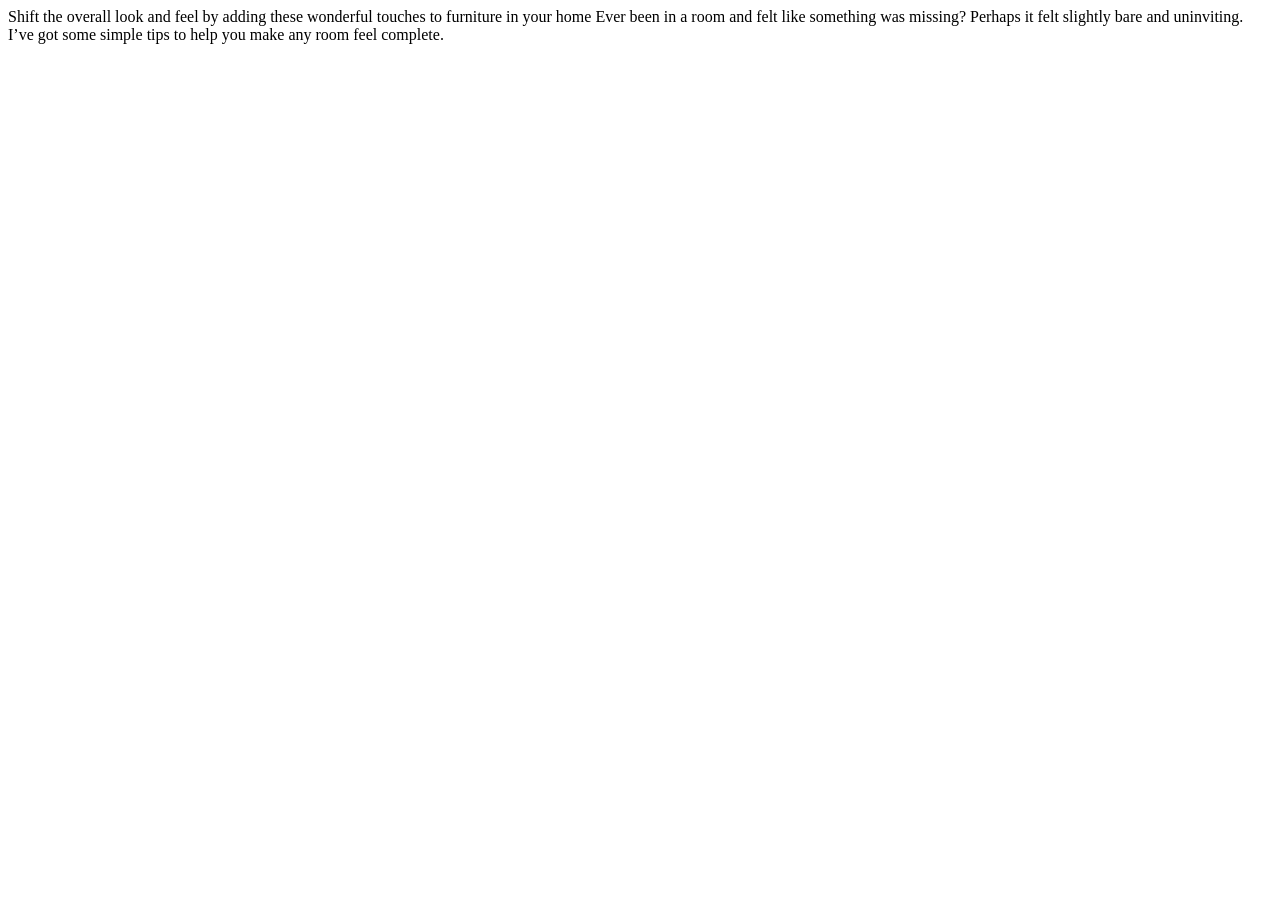
==== index.html @ 9982d9b5 "fix : revamp structure" ====
<!DOCTYPE html>
<html lang="en">
<head>
  <meta charset="UTF-8">
  <meta name="viewport" content="width=device-width, initial-scale=1.0"> <!-- displays site properly based on user's device -->

  <link rel="icon" type="image/png" sizes="32x32" href="./images/favicon-32x32.png">
  
  <title>Article</title>
</head>
<body>

  Shift the overall look and feel by adding these wonderful 
  touches to furniture in your home

  Ever been in a room and felt like something was missing? Perhaps 
  it felt slightly bare and uninviting. I’ve got some simple tips 
  to help you make any room feel complete.
  
</body>
</html>
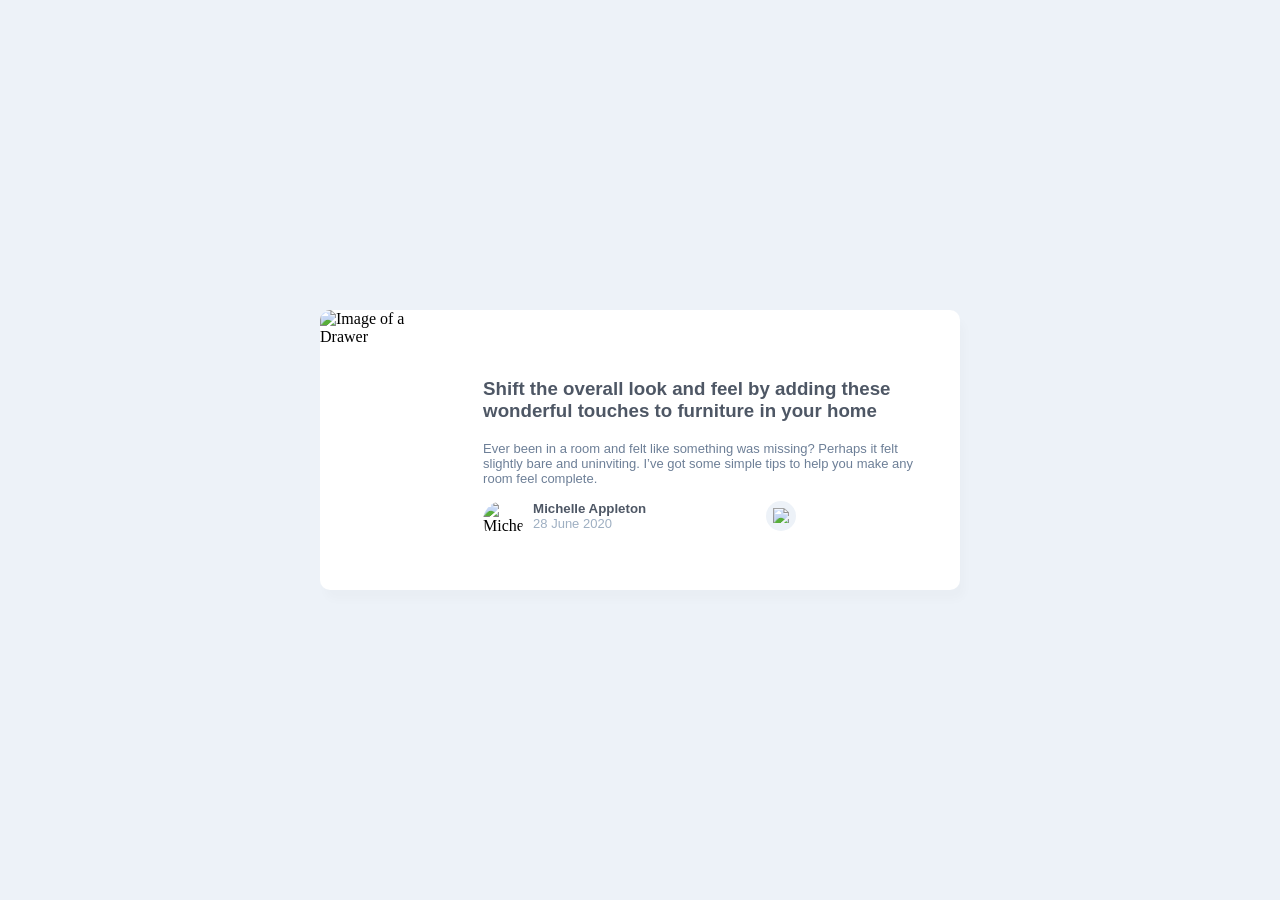
==== commit bea7fd64: "fix: remove useless htmls" ====
--- a/index.html
+++ b/index.html
@@ -1,21 +1,50 @@
-<!DOCTYPE html>
-<html lang="en">
-<head>
-  <meta charset="UTF-8">
-  <meta name="viewport" content="width=device-width, initial-scale=1.0"> <!-- displays site properly based on user's device -->
-
-  <link rel="icon" type="image/png" sizes="32x32" href="./images/favicon-32x32.png">
-  
-  <title>Article</title>
-</head>
-<body>
-
-  Shift the overall look and feel by adding these wonderful 
-  touches to furniture in your home
-
-  Ever been in a room and felt like something was missing? Perhaps 
-  it felt slightly bare and uninviting. I’ve got some simple tips 
-  to help you make any room feel complete.
-  
-</body>
-</html>
+<!DOCTYPE html>
+<html lang="en">
+<head>
+  <meta charset="UTF-8">
+  <meta name="viewport" content="width=device-width, initial-scale=1.0">
+  <link href="style.css" rel="stylesheet" type="text/css" />
+  <link rel="icon" type="image/png" sizes="32x32" href="C:\Data\Varun\Coding\E cell\Induction\Phase 2\Challenge 1\favicon-32x32.png">
+  <link rel="stylesheet" href="https://fonts.googleapis.com/css2?family=Manrope:wght@400;700&display=swap">
+  
+  <title>Article</title>
+</head>
+<body>
+  <div class= "section1">
+      <img src= "C:\Data\Varun\Coding\E cell\Induction\Phase 2\Challenge 1\drawers.jpg" alt="Image of a Drawer" class="Image1">
+    <div class="content">
+      <h3 class="heading">
+        Shift the overall look and feel by adding these wonderful 
+      touches to furniture in your home
+      </h3>
+      <p>
+        Ever been in a room and felt like something was missing? Perhaps 
+        it felt slightly bare and uninviting. I’ve got some simple tips 
+        to help you make any room feel complete.
+      </p>
+      <div class= "section2">
+        <img src="C:\Data\Varun\Coding\E cell\Induction\Phase 2\Challenge 1\avatar-michelle.jpg" alt="Michelle image" class="Image2">
+        <div class="Name">
+          <h5 class="michelle_name">Michelle Appleton</h5>
+          <p class="Date">
+            28 June 2020
+          </p>
+        </div>
+        <div class="share">
+          <img src="C:\Data\Varun\Coding\E cell\Induction\Phase 2\Challenge 1\icon-share.svg" alt="Share icon" class="share_icon">
+          <div class="share_list">
+            <p>share
+                <a href="https://www.facebook.com/"><img src="C:\Data\Varun\Coding\E cell\Induction\Phase 2\Challenge 1\icon-facebook.svg" class="icon"></a>
+                <a href="https://twitter.com/"><img src="C:\Data\Varun\Coding\E cell\Induction\Phase 2\Challenge 1\icon-twitter.svg" class="icon"></a>
+                <a href="https://in.pinterest.com/"><img src="C:\Data\Varun\Coding\E cell\Induction\Phase 2\Challenge 1\icon-pinterest.svg" class="icon"> </a>
+            </p>
+          </div>
+        </div>
+      </div>
+      
+
+    </div>
+  </div>
+  
+</body>
+</html>
--- a/style.css
+++ b/style.css
@@ -0,0 +1,148 @@
+body{
+width: 1440px;
+background-color: #edf2f8 ;
+}
+.section1{
+    align-items: center;
+    background-color: white;
+    height: 280px;
+    width: 50%;
+    position: absolute;
+    left: 50%;
+    top: 50%;
+    transform: translate(-50%, -50%);
+    box-shadow: 5px 10px 10px rgba(0, 0, 0, 0.02);
+    z-index: 1;
+    border-radius: 10px;
+    display: flex;
+    
+}
+.Image1{
+    border-top-left-radius: 10px;
+    border-bottom-left-radius: 10px;
+    width: 280px;
+    height: 280px;
+}
+.content{
+    padding: 35px;
+    align-content: initial;
+}
+.heading{
+    font-family: "Manrope", sans-serif;
+    color: #4E5765;
+    font-weight: 700;
+}
+p{
+    font-size: 13px;
+    font-family: "Manrope", sans-serif;
+    color: #6D7F97;
+    font-weight: 500;
+}
+.section2{
+    margin-top: 15px;
+    display: flex;
+}
+.Image2{
+    height: 40px;
+    width: 40px;
+    border-radius: 20px;
+}
+.Name{
+    margin-top: 0px;
+    margin-bottom: 0px;
+    margin-left: 10px;
+    
+}
+.michelle_name{
+    font-family: "Manrope", sans-serif;
+    color: #4E5765;
+    font-weight: 700;
+    margin-top: 0px;
+    margin-bottom: 0px;
+}
+.Date{
+    font-size: 13px;
+    font-family: "Manrope", sans-serif;
+    color: #9EAFC2;
+    font-weight: 500;
+    margin-top: 0px;
+    margin-bottom: 0px;
+}
+.share{
+    align-items: center;
+    height: 30px;
+    width: 30px;
+    border-radius: 15px;
+    background-color: #edf2f8;
+    margin-left: 120px;
+    position: relative;
+    display: inline-block;
+    display: flex;
+}
+.share_icon{
+    margin-top: auto;
+    margin-bottom: auto;
+    margin-left: auto;
+    margin-right: auto;
+    padding: 5.5px;
+    height: 15px;
+    width: 17px;
+}
+.share:hover{
+    background-color: #6e8098;
+    transition: all ease 0.2s;
+}
+.share:hover .share_icon{
+    color: white;
+    transition: all ease 0.2s;
+    filter:  brightness(0) invert(1);
+
+}
+.share_list{
+    background-color: #49556b;
+    height: 50px;
+    width: 200px;
+    border-radius: 5.5px;
+    display: none;
+    position: absolute;
+    bottom: 50px;
+    box-shadow: 0px 8px 16px 0px rgba(0,0,0,0.2);
+    z-index: 1;
+    transform: translateX(-43%);
+    transition: all ease 0.2s;
+}
+.share_list a {
+    display: block;
+  }
+.share_list p{
+    display:flex;
+    position: relative;
+    margin-top: auto;
+    margin-bottom: auto;
+    align-items: center;
+    margin-left: 10px;
+    padding: 12px;
+    font-family: "Manrope", sans-serif;
+    color:#9ca9bb;
+    text-transform: uppercase;
+    font-weight: 700px;
+    text-align: relative;
+}
+.share_list:before{
+    content: "";
+    position: absolute;
+    bottom: -19px;
+    left: 50%;
+    transform: translateX(-50%);
+    border-top: 10px solid #49556b;
+    border-bottom: 10px solid transparent;
+    border-left: 10px solid transparent;
+    border-right: 10px solid transparent;
+  }
+.share:hover .share_list{
+    display:block;
+}
+.icon{
+    padding-left: 10px;
+    padding-right: 10px;
+}
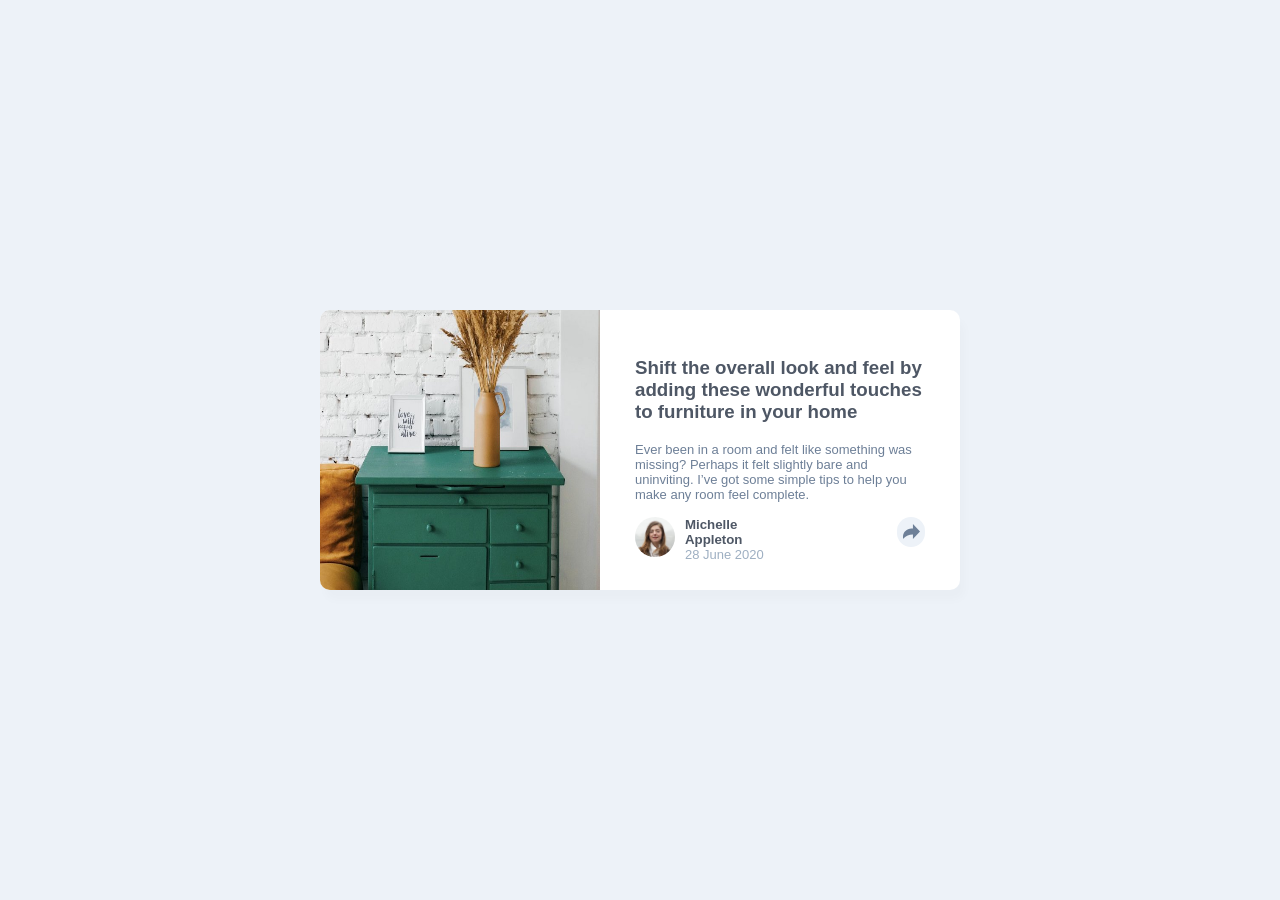
==== commit a659f1d5: "fix: update image paths" ====
--- a/index.html
+++ b/index.html
@@ -4,14 +4,14 @@
   <meta charset="UTF-8">
   <meta name="viewport" content="width=device-width, initial-scale=1.0">
   <link href="style.css" rel="stylesheet" type="text/css" />
-  <link rel="icon" type="image/png" sizes="32x32" href="C:\Data\Varun\Coding\E cell\Induction\Phase 2\Challenge 1\favicon-32x32.png">
+  <link rel="icon" type="image/png" sizes="32x32" href="images/favicon-32x32.png">
   <link rel="stylesheet" href="https://fonts.googleapis.com/css2?family=Manrope:wght@400;700&display=swap">
   
   <title>Article</title>
 </head>
 <body>
   <div class= "section1">
-      <img src= "C:\Data\Varun\Coding\E cell\Induction\Phase 2\Challenge 1\drawers.jpg" alt="Image of a Drawer" class="Image1">
+      <img src= "images/drawers.jpg" alt="Image of a Drawer" class="Image1">
     <div class="content">
       <h3 class="heading">
         Shift the overall look and feel by adding these wonderful 
@@ -23,7 +23,7 @@
         to help you make any room feel complete.
       </p>
       <div class= "section2">
-        <img src="C:\Data\Varun\Coding\E cell\Induction\Phase 2\Challenge 1\avatar-michelle.jpg" alt="Michelle image" class="Image2">
+        <img src="images/avatar-michelle.jpg" alt="Michelle image" class="Image2">
         <div class="Name">
           <h5 class="michelle_name">Michelle Appleton</h5>
           <p class="Date">
@@ -31,12 +31,12 @@
           </p>
         </div>
         <div class="share">
-          <img src="C:\Data\Varun\Coding\E cell\Induction\Phase 2\Challenge 1\icon-share.svg" alt="Share icon" class="share_icon">
+          <img src="images/icon-share.svg" alt="Share icon" class="share_icon">
           <div class="share_list">
             <p>share
-                <a href="https://www.facebook.com/"><img src="C:\Data\Varun\Coding\E cell\Induction\Phase 2\Challenge 1\icon-facebook.svg" class="icon"></a>
-                <a href="https://twitter.com/"><img src="C:\Data\Varun\Coding\E cell\Induction\Phase 2\Challenge 1\icon-twitter.svg" class="icon"></a>
-                <a href="https://in.pinterest.com/"><img src="C:\Data\Varun\Coding\E cell\Induction\Phase 2\Challenge 1\icon-pinterest.svg" class="icon"> </a>
+                <a href="https://www.facebook.com/"><img src="Cimages/icon-facebook.svg" class="icon"></a>
+                <a href="https://twitter.com/"><img src="images/icon-twitter.svg" class="icon"></a>
+                <a href="https://in.pinterest.com/"><img src="images/icon-pinterest.svg" class="icon"> </a>
             </p>
           </div>
         </div>
@@ -47,4 +47,4 @@
   </div>
   
 </body>
-</html>+</html>
